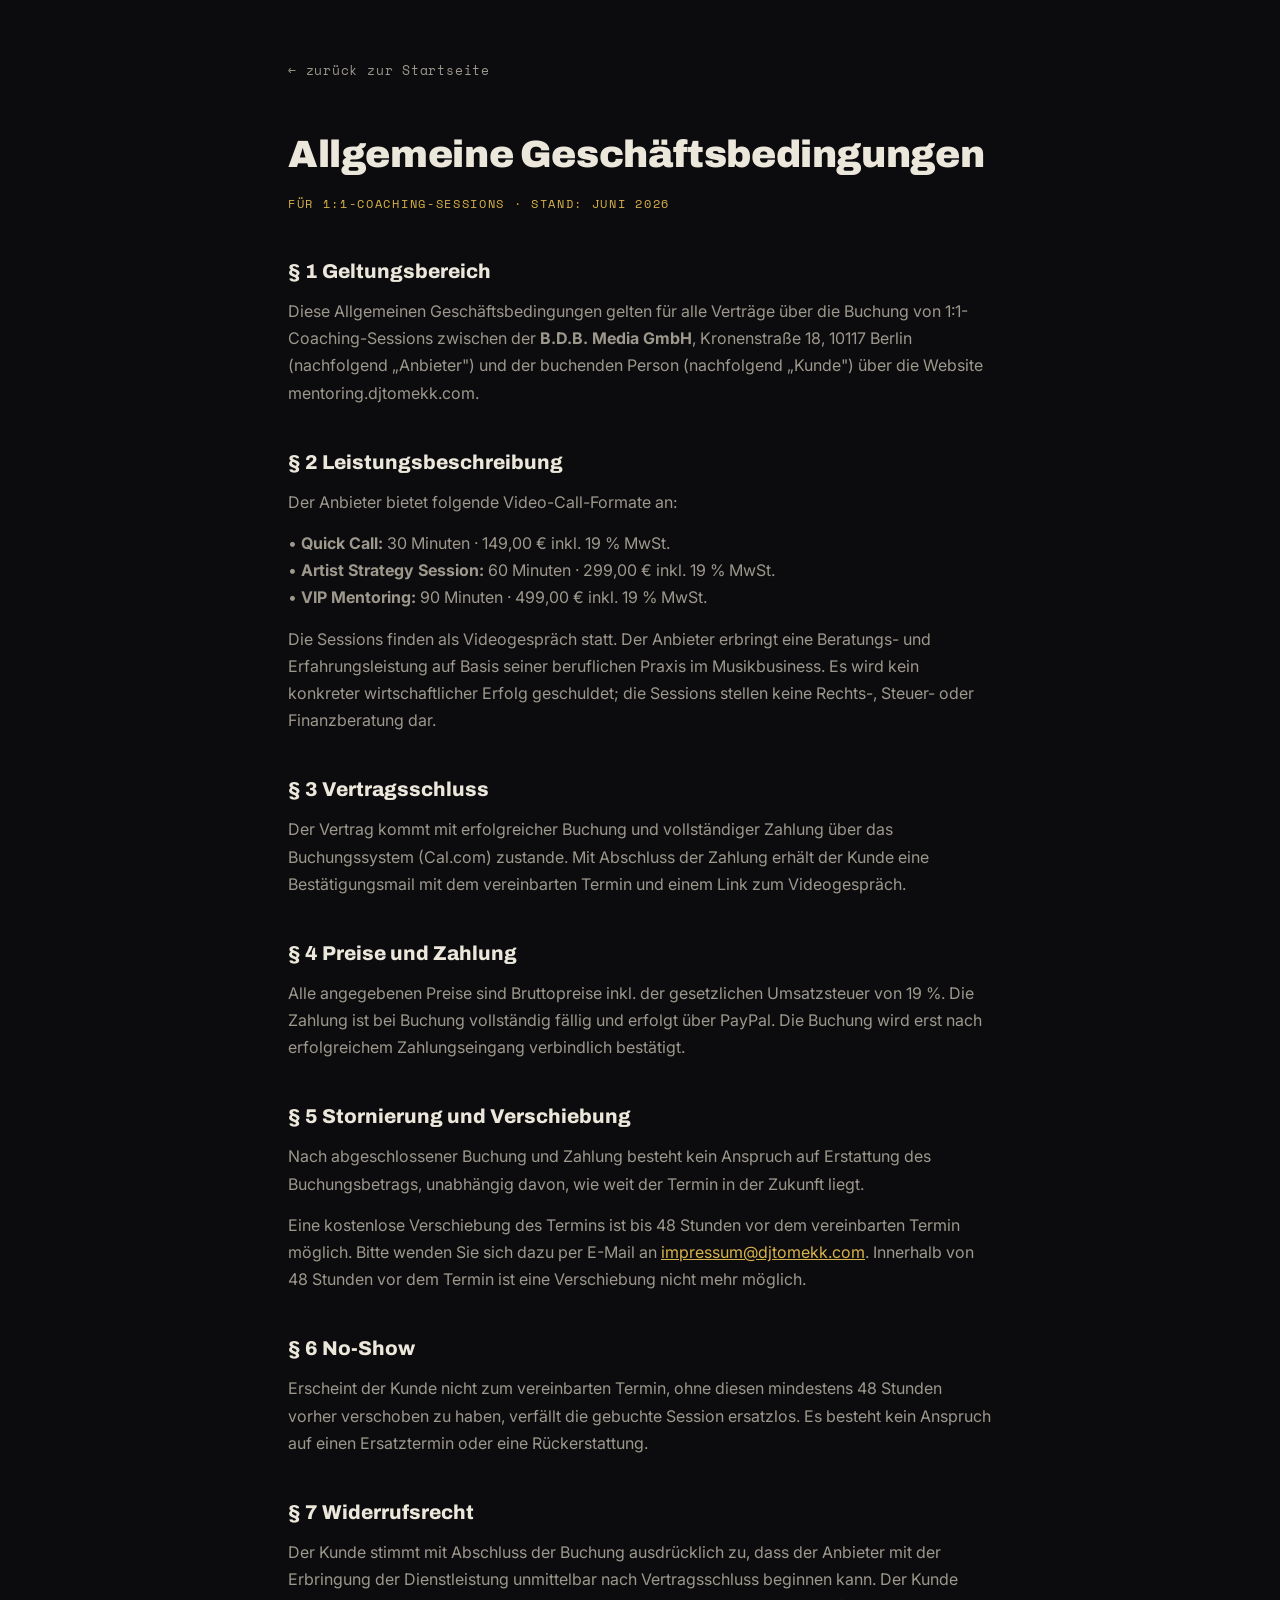
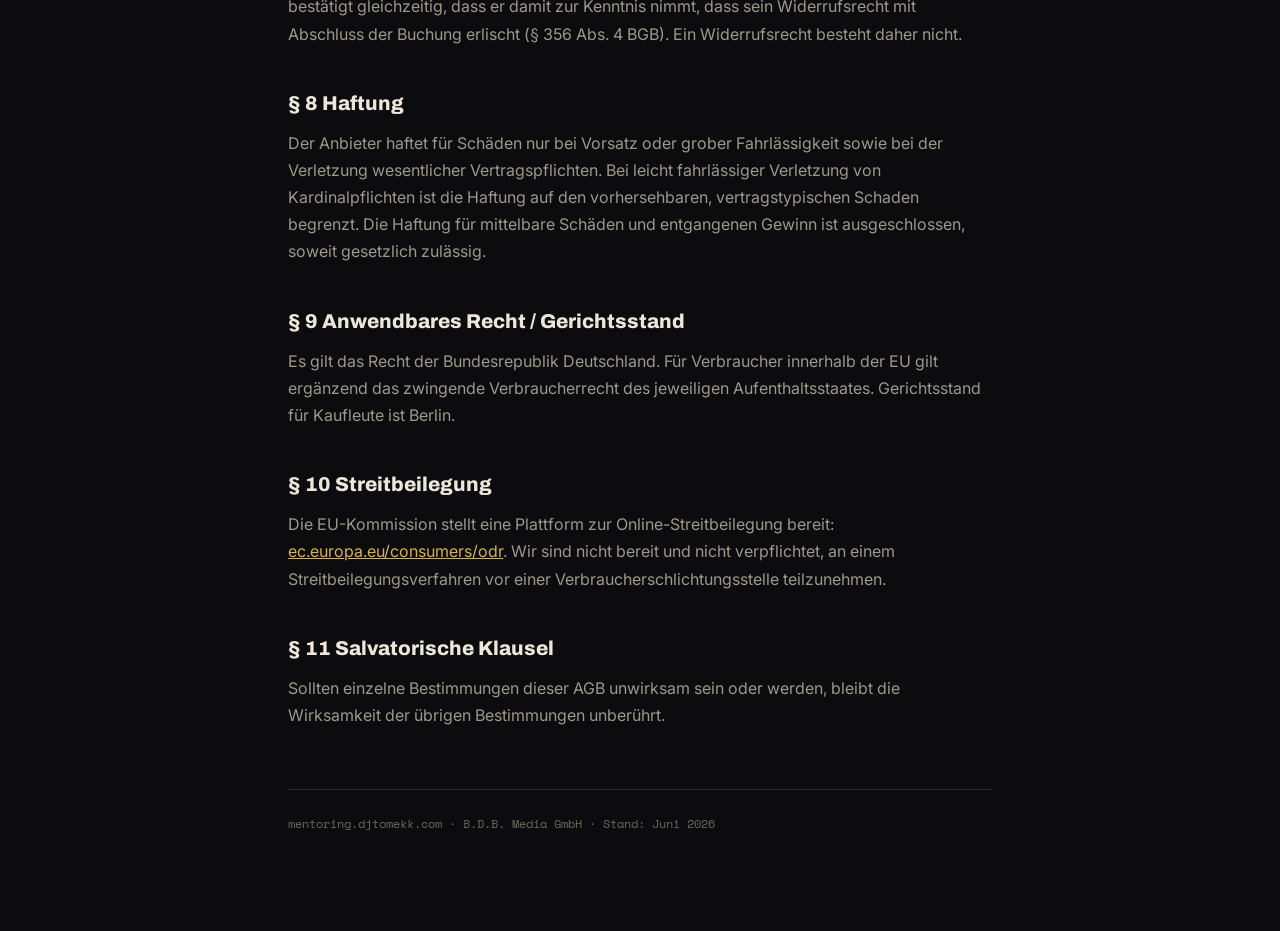
==== agb.html @ 63a41fcf "Add files via upload" ====
<!DOCTYPE html>
<html lang="de">
<head>
<meta charset="UTF-8">
<meta name="viewport" content="width=device-width, initial-scale=1.0">
<title>AGB — DJ Tomekk</title>
<link rel="preconnect" href="https://fonts.googleapis.com">
<link rel="preconnect" href="https://fonts.gstatic.com" crossorigin>
<link href="https://fonts.googleapis.com/css2?family=Archivo:wght@800;900&family=Inter:wght@400;500&family=Space+Mono:wght@400;700&display=swap" rel="stylesheet">
<link rel="stylesheet" href="legal.css">
</head>
<body>
<div class="legal-wrap">
  <a class="back" href="index.html">← zurück zur Startseite</a>
  <h1>Allgemeine Geschäftsbedingungen</h1>
  <div class="legal-sub">für 1:1-Coaching-Sessions · Stand: Juni 2026</div>

  <h2>§ 1 Geltungsbereich</h2>
  <p>Diese Allgemeinen Geschäftsbedingungen gelten für alle Verträge über die Buchung von 1:1-Coaching-Sessions zwischen der <strong>B.D.B. Media GmbH</strong>, Kronenstraße 18, 10117 Berlin (nachfolgend „Anbieter") und der buchenden Person (nachfolgend „Kunde") über die Website mentoring.djtomekk.com.</p>

  <h2>§ 2 Leistungsbeschreibung</h2>
  <p>Der Anbieter bietet folgende Video-Call-Formate an:</p>
  <p>• <strong>Quick Call:</strong> 30 Minuten · 149,00 € inkl. 19 % MwSt.<br>
  • <strong>Artist Strategy Session:</strong> 60 Minuten · 299,00 € inkl. 19 % MwSt.<br>
  • <strong>VIP Mentoring:</strong> 90 Minuten · 499,00 € inkl. 19 % MwSt.</p>
  <p>Die Sessions finden als Videogespräch statt. Der Anbieter erbringt eine Beratungs- und Erfahrungsleistung auf Basis seiner beruflichen Praxis im Musikbusiness. Es wird kein konkreter wirtschaftlicher Erfolg geschuldet; die Sessions stellen keine Rechts-, Steuer- oder Finanzberatung dar.</p>

  <h2>§ 3 Vertragsschluss</h2>
  <p>Der Vertrag kommt mit erfolgreicher Buchung und vollständiger Zahlung über das Buchungssystem (Cal.com) zustande. Mit Abschluss der Zahlung erhält der Kunde eine Bestätigungsmail mit dem vereinbarten Termin und einem Link zum Videogespräch.</p>

  <h2>§ 4 Preise und Zahlung</h2>
  <p>Alle angegebenen Preise sind Bruttopreise inkl. der gesetzlichen Umsatzsteuer von 19 %. Die Zahlung ist bei Buchung vollständig fällig und erfolgt über PayPal. Die Buchung wird erst nach erfolgreichem Zahlungseingang verbindlich bestätigt.</p>

  <h2>§ 5 Stornierung und Verschiebung</h2>
  <p>Nach abgeschlossener Buchung und Zahlung besteht kein Anspruch auf Erstattung des Buchungsbetrags, unabhängig davon, wie weit der Termin in der Zukunft liegt.</p>
  <p>Eine kostenlose Verschiebung des Termins ist bis 48 Stunden vor dem vereinbarten Termin möglich. Bitte wenden Sie sich dazu per E-Mail an <a href="mailto:impressum@djtomekk.com">impressum@djtomekk.com</a>. Innerhalb von 48 Stunden vor dem Termin ist eine Verschiebung nicht mehr möglich.</p>

  <h2>§ 6 No-Show</h2>
  <p>Erscheint der Kunde nicht zum vereinbarten Termin, ohne diesen mindestens 48 Stunden vorher verschoben zu haben, verfällt die gebuchte Session ersatzlos. Es besteht kein Anspruch auf einen Ersatztermin oder eine Rückerstattung.</p>

  <h2>§ 7 Widerrufsrecht</h2>
  <p>Der Kunde stimmt mit Abschluss der Buchung ausdrücklich zu, dass der Anbieter mit der Erbringung der Dienstleistung unmittelbar nach Vertragsschluss beginnen kann. Der Kunde bestätigt gleichzeitig, dass er damit zur Kenntnis nimmt, dass sein Widerrufsrecht mit Abschluss der Buchung erlischt (§ 356 Abs. 4 BGB). Ein Widerrufsrecht besteht daher nicht.</p>

  <h2>§ 8 Haftung</h2>
  <p>Der Anbieter haftet für Schäden nur bei Vorsatz oder grober Fahrlässigkeit sowie bei der Verletzung wesentlicher Vertragspflichten. Bei leicht fahrlässiger Verletzung von Kardinalpflichten ist die Haftung auf den vorhersehbaren, vertragstypischen Schaden begrenzt. Die Haftung für mittelbare Schäden und entgangenen Gewinn ist ausgeschlossen, soweit gesetzlich zulässig.</p>

  <h2>§ 9 Anwendbares Recht / Gerichtsstand</h2>
  <p>Es gilt das Recht der Bundesrepublik Deutschland. Für Verbraucher innerhalb der EU gilt ergänzend das zwingende Verbraucherrecht des jeweiligen Aufenthaltsstaates. Gerichtsstand für Kaufleute ist Berlin.</p>

  <h2>§ 10 Streitbeilegung</h2>
  <p>Die EU-Kommission stellt eine Plattform zur Online-Streitbeilegung bereit: <a href="https://ec.europa.eu/consumers/odr" target="_blank" rel="noopener">ec.europa.eu/consumers/odr</a>. Wir sind nicht bereit und nicht verpflichtet, an einem Streitbeilegungsverfahren vor einer Verbraucherschlichtungsstelle teilzunehmen.</p>

  <h2>§ 11 Salvatorische Klausel</h2>
  <p>Sollten einzelne Bestimmungen dieser AGB unwirksam sein oder werden, bleibt die Wirksamkeit der übrigen Bestimmungen unberührt.</p>

  <footer>mentoring.djtomekk.com · B.D.B. Media GmbH · Stand: Juni 2026</footer>
</div>
</body>
</html>
---- legal.css ----
:root{
  --ink:#0C0C0F;--ink-2:#131318;--line:#2A2A33;
  --paper:#ECE7DB;--paper-dim:#9D988C;--paper-faint:#6B675E;--gold:#D8B24A;
}
*{box-sizing:border-box}
body{
  margin:0;background:var(--ink);color:var(--paper);
  font-family:"Inter",system-ui,sans-serif;line-height:1.7;font-size:16px;
  -webkit-font-smoothing:antialiased;
}
.legal-wrap{max-width:760px;margin:0 auto;padding:56px 28px 96px}
a{color:var(--gold)}
.back{
  font-family:"Space Mono",monospace;font-size:13px;letter-spacing:0.06em;
  color:var(--paper-dim);text-decoration:none;display:inline-block;margin-bottom:42px;
}
.back:hover{color:var(--gold)}
h1{font-family:"Archivo",sans-serif;font-weight:900;font-size:clamp(28px,5vw,38px);margin:0 0 6px;letter-spacing:-0.01em}
.legal-sub{font-family:"Space Mono",monospace;font-size:12px;letter-spacing:0.14em;text-transform:uppercase;color:var(--gold);margin-bottom:40px}
h2{font-family:"Archivo",sans-serif;font-weight:800;font-size:20px;margin:38px 0 10px}
p{color:var(--paper-dim);margin:0 0 14px}
ul{color:var(--paper-dim);margin:0 0 14px;padding-left:20px}
li{margin-bottom:6px}
.todo{
  background:rgba(216,178,74,0.07);border-left:3px solid var(--gold);
  padding:14px 18px;border-radius:0 4px 4px 0;font-size:14px;color:var(--paper);margin:0 0 18px;
}
.todo b{color:var(--gold)}
.ph{color:var(--paper-faint);font-style:italic}
code{font-family:"Space Mono",monospace;color:var(--paper);background:var(--ink-2);padding:2px 6px;border-radius:3px;font-size:14px}
footer{border-top:1px solid var(--line);margin-top:60px;padding-top:24px;font-family:"Space Mono",monospace;font-size:12px;color:var(--paper-faint)}
footer a{color:var(--paper-dim)}
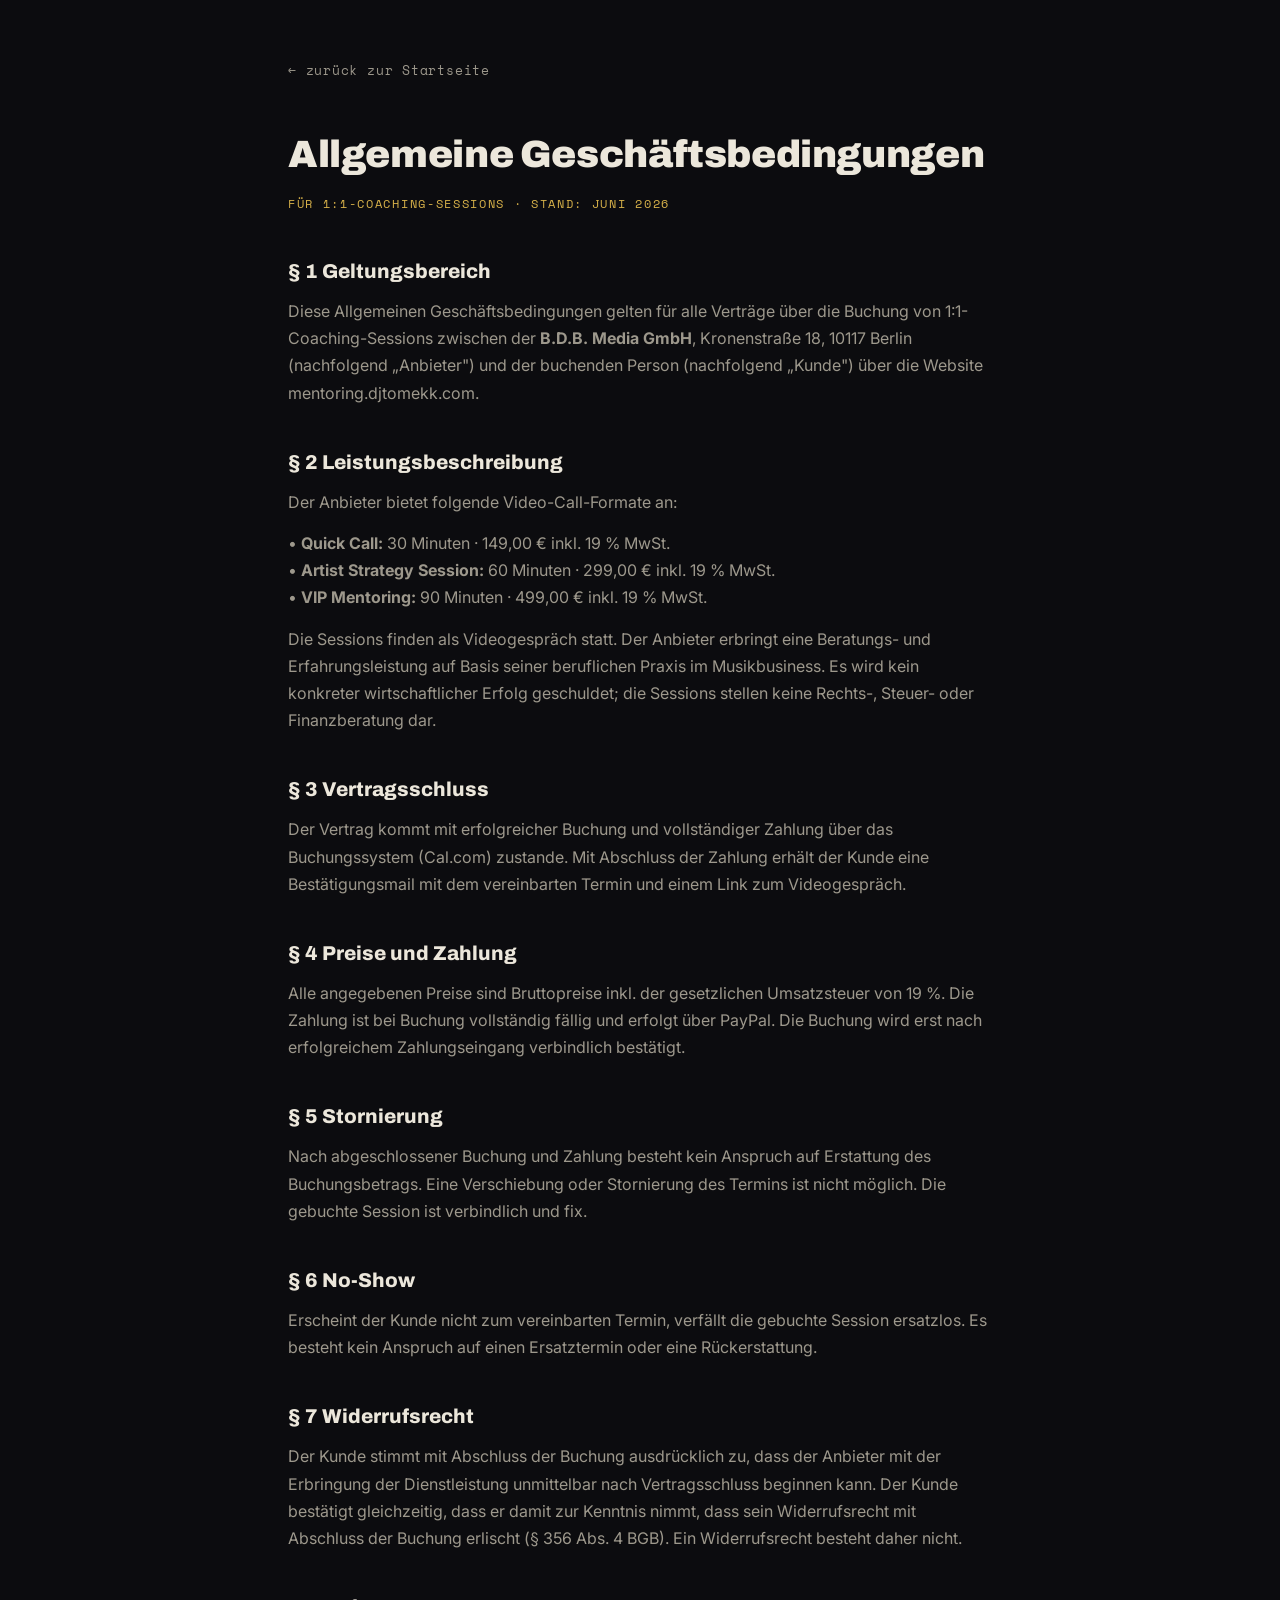
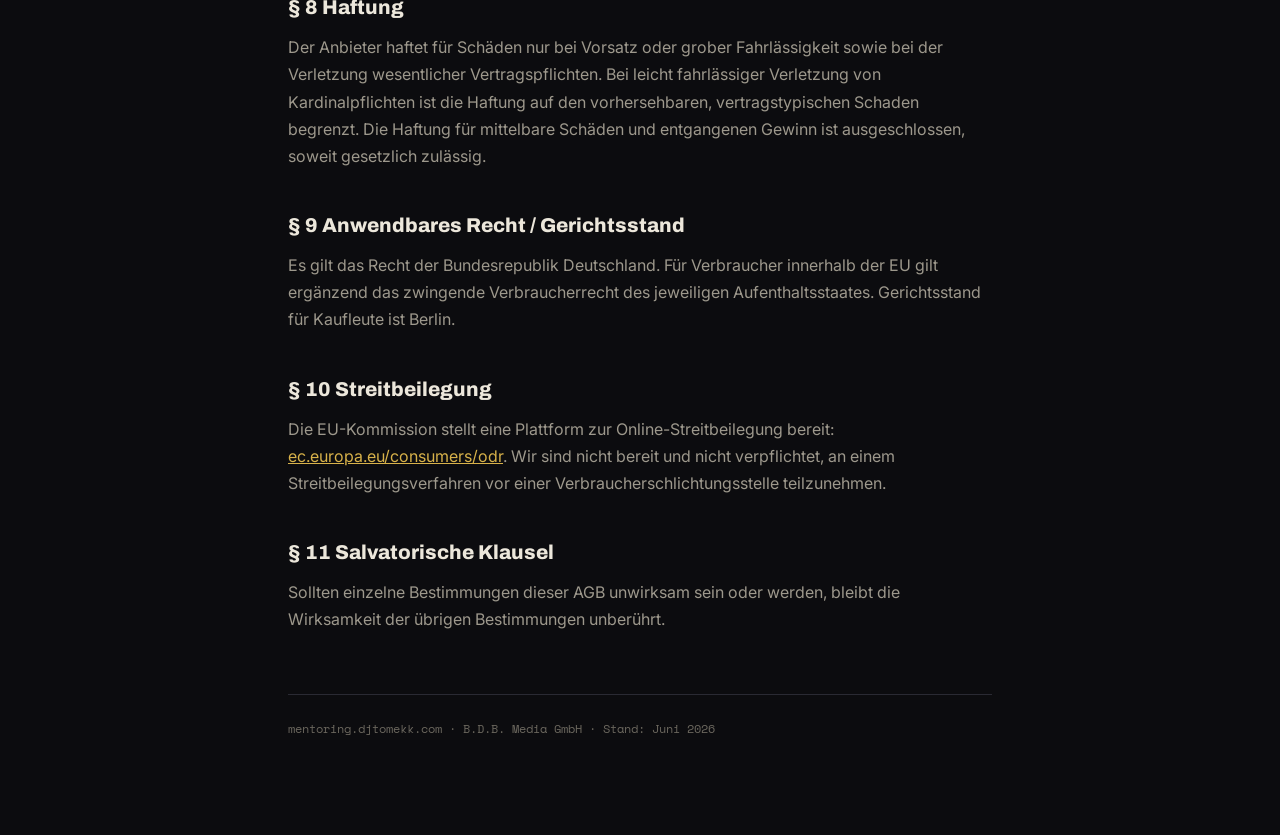
==== commit c5343511: "Add files via upload" ====
--- a/agb.html
+++ b/agb.html
@@ -31,12 +31,11 @@
   <h2>§ 4 Preise und Zahlung</h2>
   <p>Alle angegebenen Preise sind Bruttopreise inkl. der gesetzlichen Umsatzsteuer von 19 %. Die Zahlung ist bei Buchung vollständig fällig und erfolgt über PayPal. Die Buchung wird erst nach erfolgreichem Zahlungseingang verbindlich bestätigt.</p>
 
-  <h2>§ 5 Stornierung und Verschiebung</h2>
-  <p>Nach abgeschlossener Buchung und Zahlung besteht kein Anspruch auf Erstattung des Buchungsbetrags, unabhängig davon, wie weit der Termin in der Zukunft liegt.</p>
-  <p>Eine kostenlose Verschiebung des Termins ist bis 48 Stunden vor dem vereinbarten Termin möglich. Bitte wenden Sie sich dazu per E-Mail an <a href="mailto:impressum@djtomekk.com">impressum@djtomekk.com</a>. Innerhalb von 48 Stunden vor dem Termin ist eine Verschiebung nicht mehr möglich.</p>
+  <h2>§ 5 Stornierung</h2>
+  <p>Nach abgeschlossener Buchung und Zahlung besteht kein Anspruch auf Erstattung des Buchungsbetrags. Eine Verschiebung oder Stornierung des Termins ist nicht möglich. Die gebuchte Session ist verbindlich und fix.</p>
 
   <h2>§ 6 No-Show</h2>
-  <p>Erscheint der Kunde nicht zum vereinbarten Termin, ohne diesen mindestens 48 Stunden vorher verschoben zu haben, verfällt die gebuchte Session ersatzlos. Es besteht kein Anspruch auf einen Ersatztermin oder eine Rückerstattung.</p>
+  <p>Erscheint der Kunde nicht zum vereinbarten Termin, verfällt die gebuchte Session ersatzlos. Es besteht kein Anspruch auf einen Ersatztermin oder eine Rückerstattung.</p>
 
   <h2>§ 7 Widerrufsrecht</h2>
   <p>Der Kunde stimmt mit Abschluss der Buchung ausdrücklich zu, dass der Anbieter mit der Erbringung der Dienstleistung unmittelbar nach Vertragsschluss beginnen kann. Der Kunde bestätigt gleichzeitig, dass er damit zur Kenntnis nimmt, dass sein Widerrufsrecht mit Abschluss der Buchung erlischt (§ 356 Abs. 4 BGB). Ein Widerrufsrecht besteht daher nicht.</p>
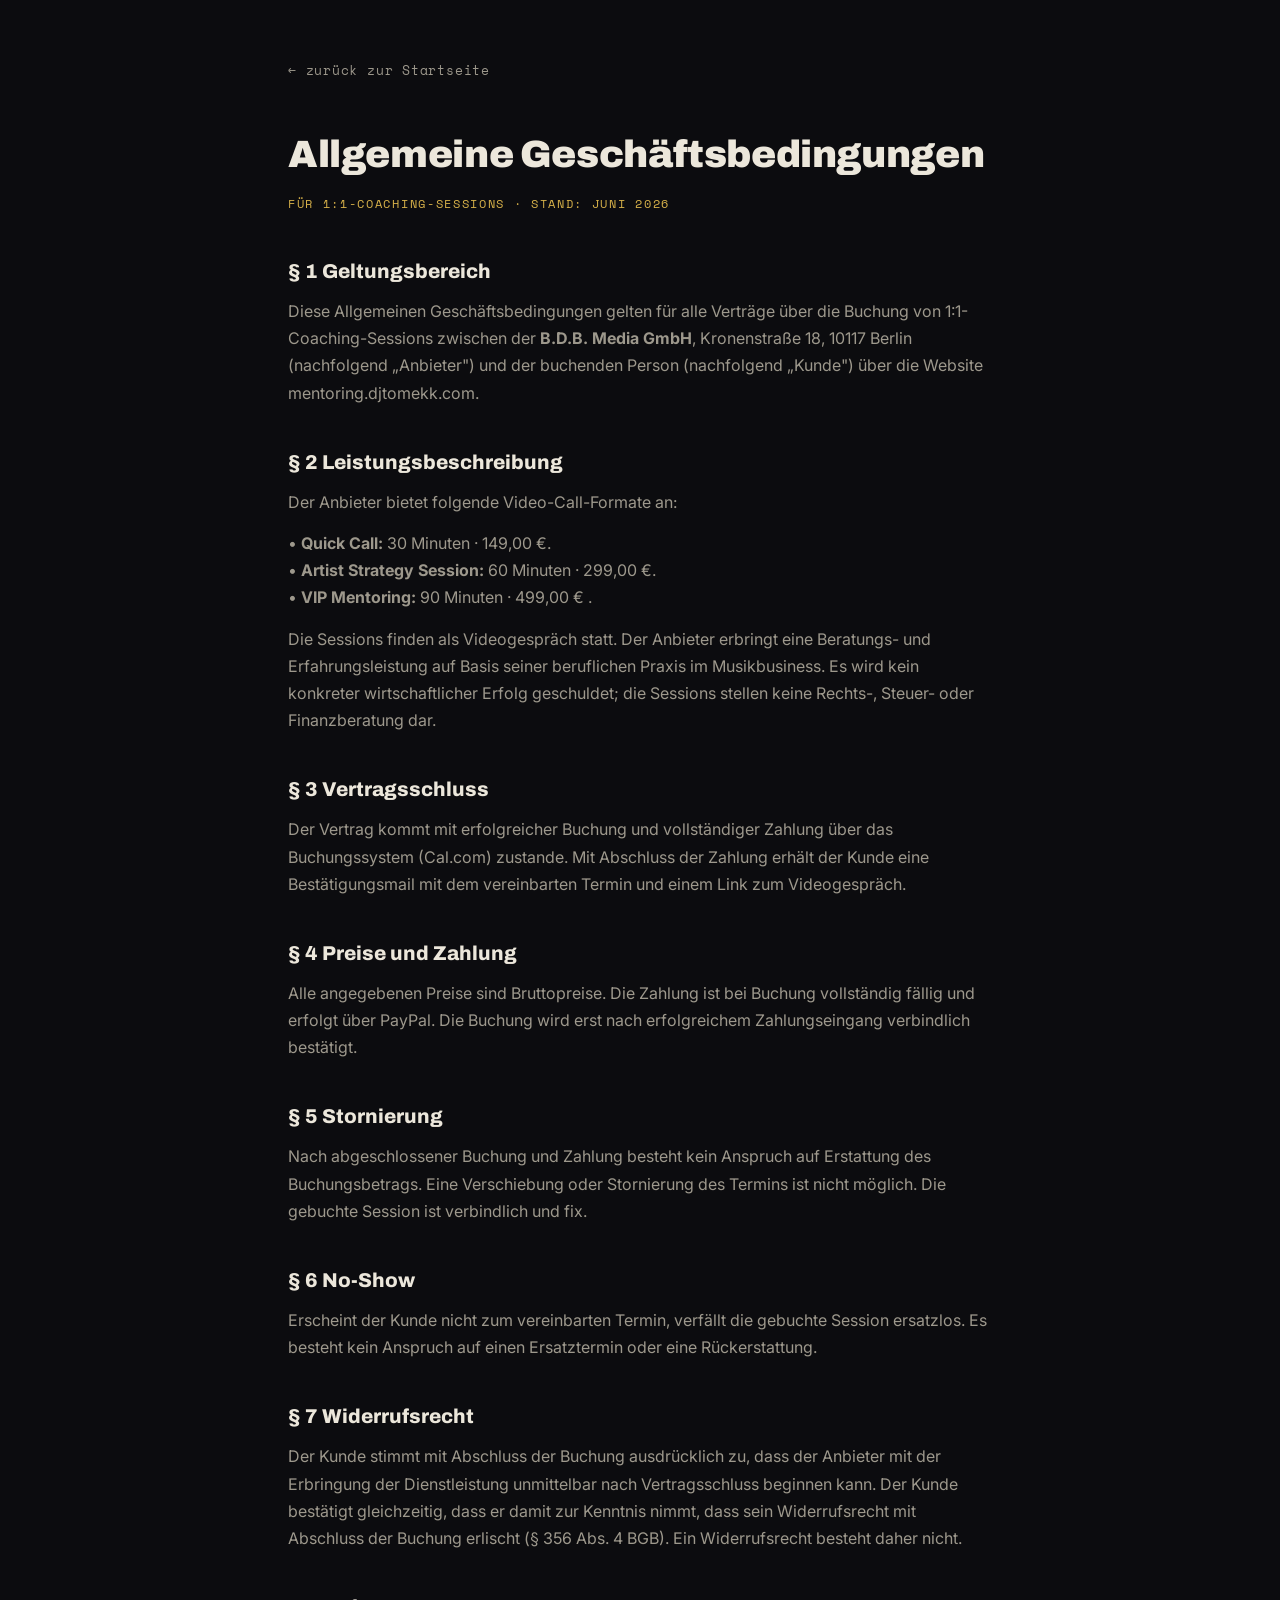
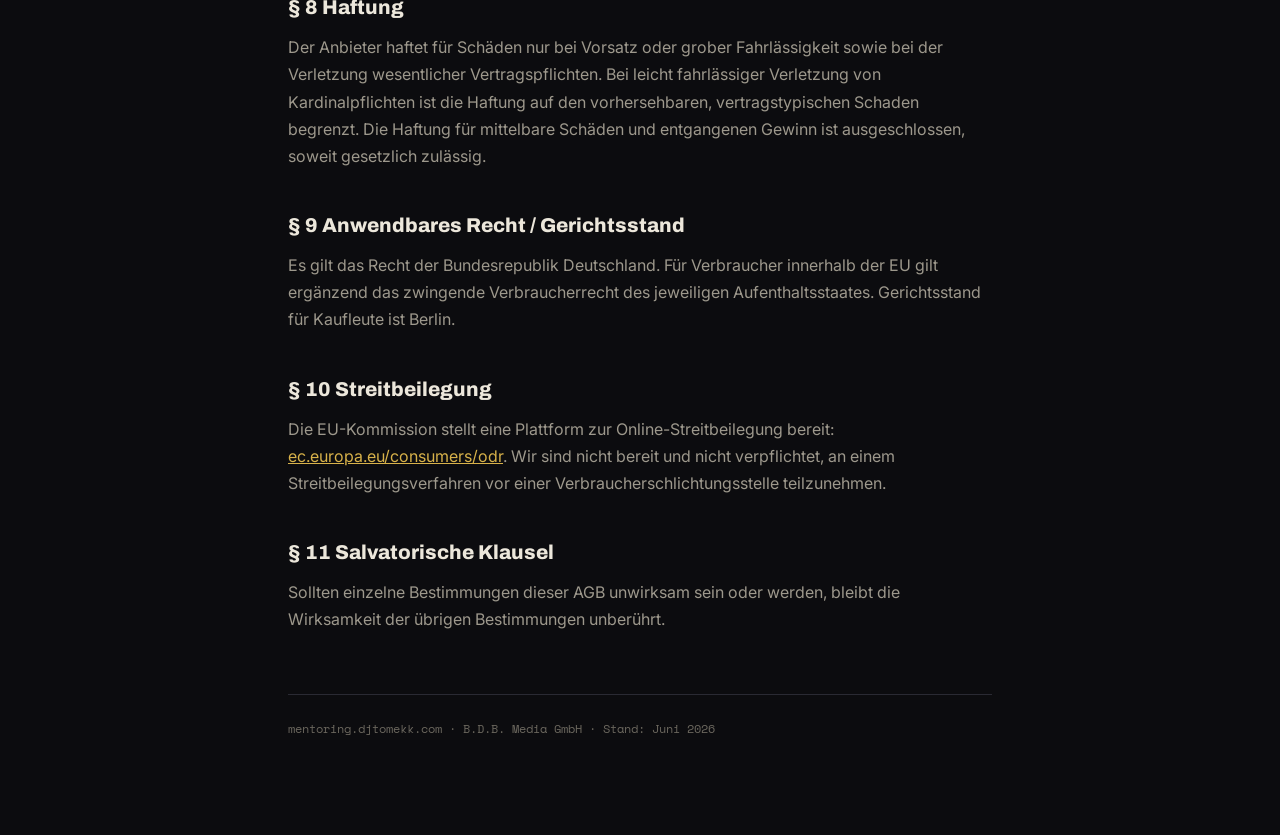
==== commit dd86f848: "Update agb.html" ====
--- a/agb.html
+++ b/agb.html
@@ -20,16 +20,16 @@
 
   <h2>§ 2 Leistungsbeschreibung</h2>
   <p>Der Anbieter bietet folgende Video-Call-Formate an:</p>
-  <p>• <strong>Quick Call:</strong> 30 Minuten · 149,00 € inkl. 19 % MwSt.<br>
-  • <strong>Artist Strategy Session:</strong> 60 Minuten · 299,00 € inkl. 19 % MwSt.<br>
-  • <strong>VIP Mentoring:</strong> 90 Minuten · 499,00 € inkl. 19 % MwSt.</p>
+  <p>• <strong>Quick Call:</strong> 30 Minuten · 149,00 €.<br>
+  • <strong>Artist Strategy Session:</strong> 60 Minuten · 299,00 €.<br>
+  • <strong>VIP Mentoring:</strong> 90 Minuten · 499,00 € .</p>
   <p>Die Sessions finden als Videogespräch statt. Der Anbieter erbringt eine Beratungs- und Erfahrungsleistung auf Basis seiner beruflichen Praxis im Musikbusiness. Es wird kein konkreter wirtschaftlicher Erfolg geschuldet; die Sessions stellen keine Rechts-, Steuer- oder Finanzberatung dar.</p>
 
   <h2>§ 3 Vertragsschluss</h2>
   <p>Der Vertrag kommt mit erfolgreicher Buchung und vollständiger Zahlung über das Buchungssystem (Cal.com) zustande. Mit Abschluss der Zahlung erhält der Kunde eine Bestätigungsmail mit dem vereinbarten Termin und einem Link zum Videogespräch.</p>
 
   <h2>§ 4 Preise und Zahlung</h2>
-  <p>Alle angegebenen Preise sind Bruttopreise inkl. der gesetzlichen Umsatzsteuer von 19 %. Die Zahlung ist bei Buchung vollständig fällig und erfolgt über PayPal. Die Buchung wird erst nach erfolgreichem Zahlungseingang verbindlich bestätigt.</p>
+  <p>Alle angegebenen Preise sind Bruttopreise. Die Zahlung ist bei Buchung vollständig fällig und erfolgt über PayPal. Die Buchung wird erst nach erfolgreichem Zahlungseingang verbindlich bestätigt.</p>
 
   <h2>§ 5 Stornierung</h2>
   <p>Nach abgeschlossener Buchung und Zahlung besteht kein Anspruch auf Erstattung des Buchungsbetrags. Eine Verschiebung oder Stornierung des Termins ist nicht möglich. Die gebuchte Session ist verbindlich und fix.</p>
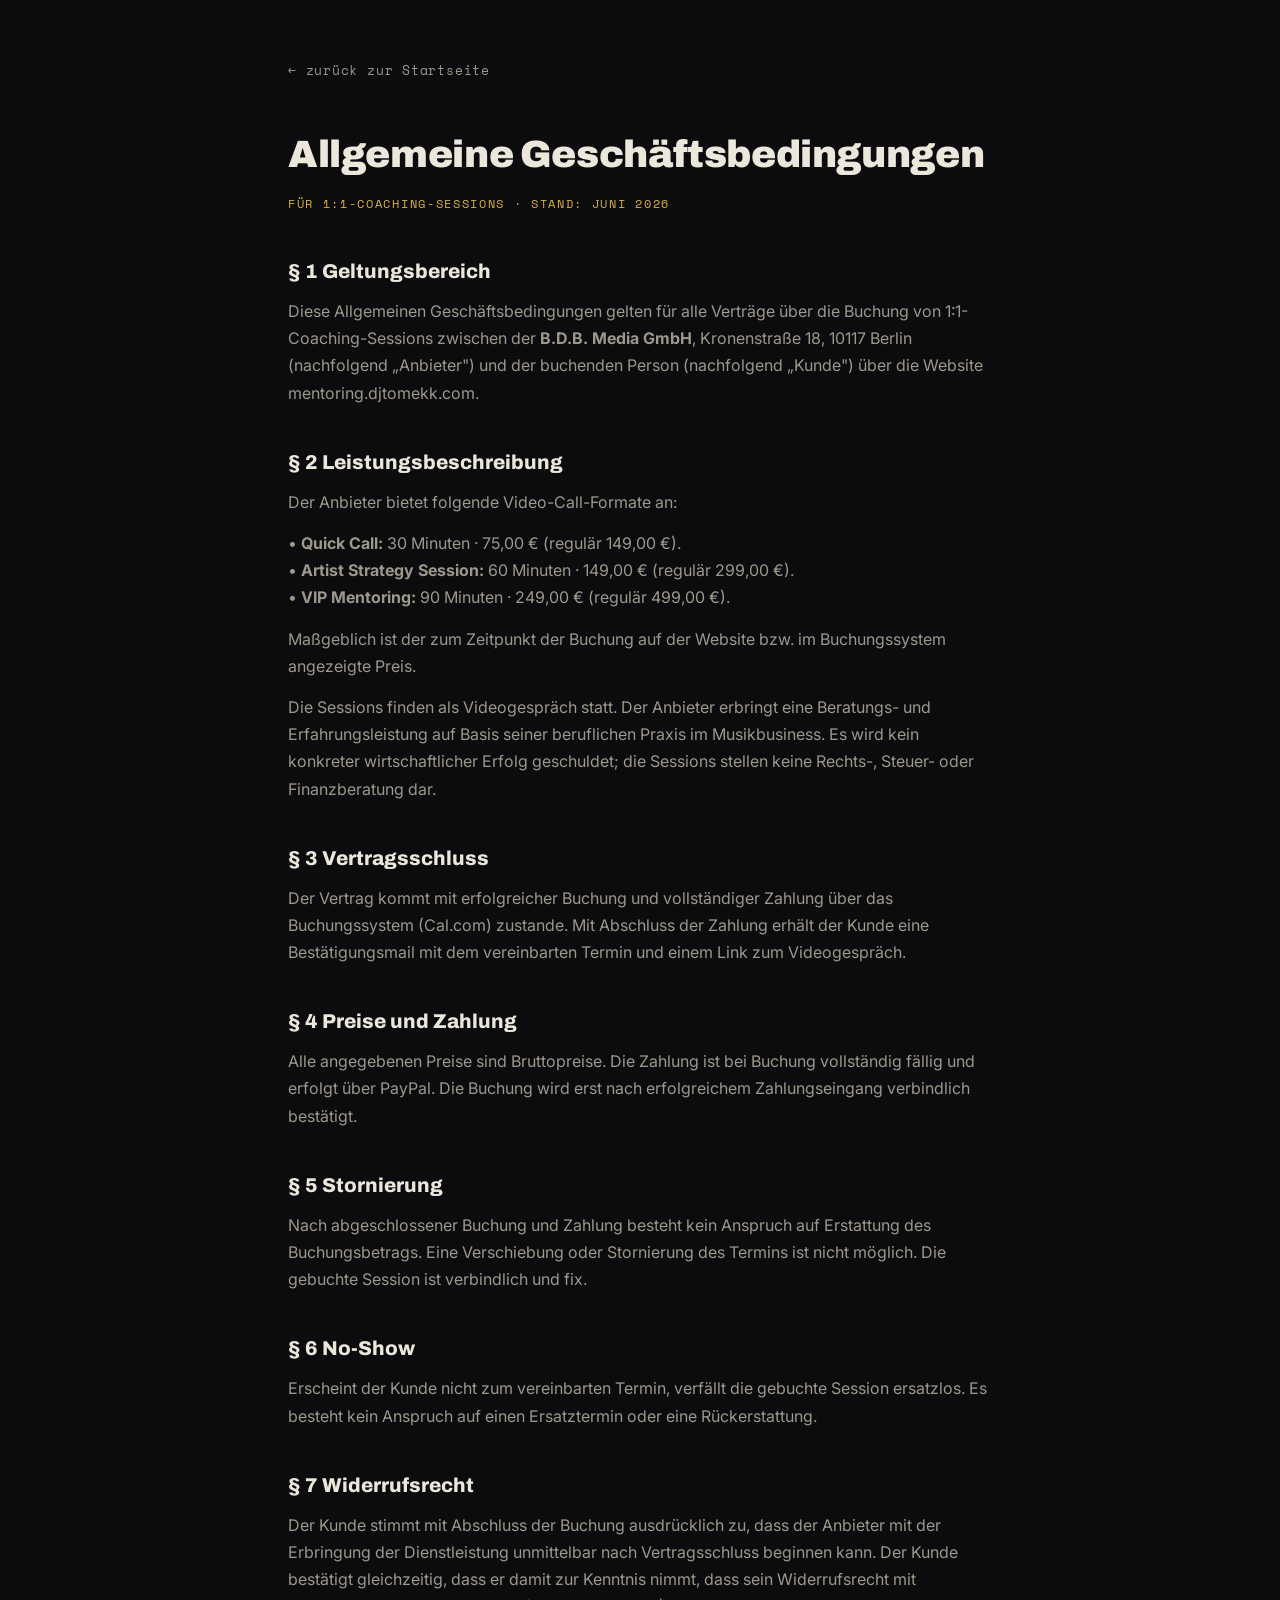
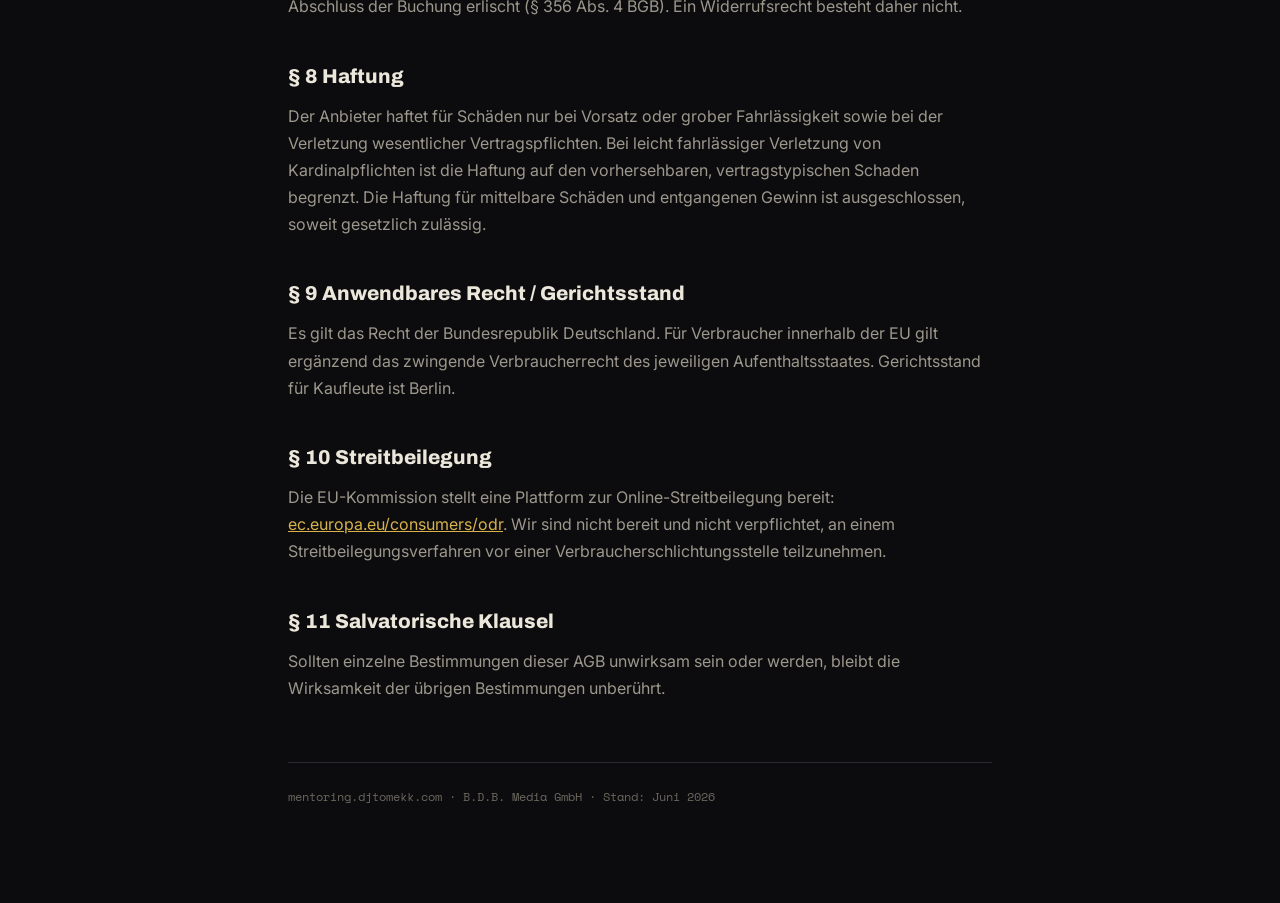
==== commit da4e87b3: "Update agb.html" ====
--- a/agb.html
+++ b/agb.html
@@ -20,9 +20,10 @@
 
   <h2>§ 2 Leistungsbeschreibung</h2>
   <p>Der Anbieter bietet folgende Video-Call-Formate an:</p>
-  <p>• <strong>Quick Call:</strong> 30 Minuten · 149,00 €.<br>
-  • <strong>Artist Strategy Session:</strong> 60 Minuten · 299,00 €.<br>
-  • <strong>VIP Mentoring:</strong> 90 Minuten · 499,00 € .</p>
+  <p>• <strong>Quick Call:</strong> 30 Minuten · 75,00 € (regulär 149,00 €).<br>
+  • <strong>Artist Strategy Session:</strong> 60 Minuten · 149,00 € (regulär 299,00 €).<br>
+  • <strong>VIP Mentoring:</strong> 90 Minuten · 249,00 € (regulär 499,00 €).</p>
+  <p>Maßgeblich ist der zum Zeitpunkt der Buchung auf der Website bzw. im Buchungssystem angezeigte Preis.</p>
   <p>Die Sessions finden als Videogespräch statt. Der Anbieter erbringt eine Beratungs- und Erfahrungsleistung auf Basis seiner beruflichen Praxis im Musikbusiness. Es wird kein konkreter wirtschaftlicher Erfolg geschuldet; die Sessions stellen keine Rechts-, Steuer- oder Finanzberatung dar.</p>
 
   <h2>§ 3 Vertragsschluss</h2>
